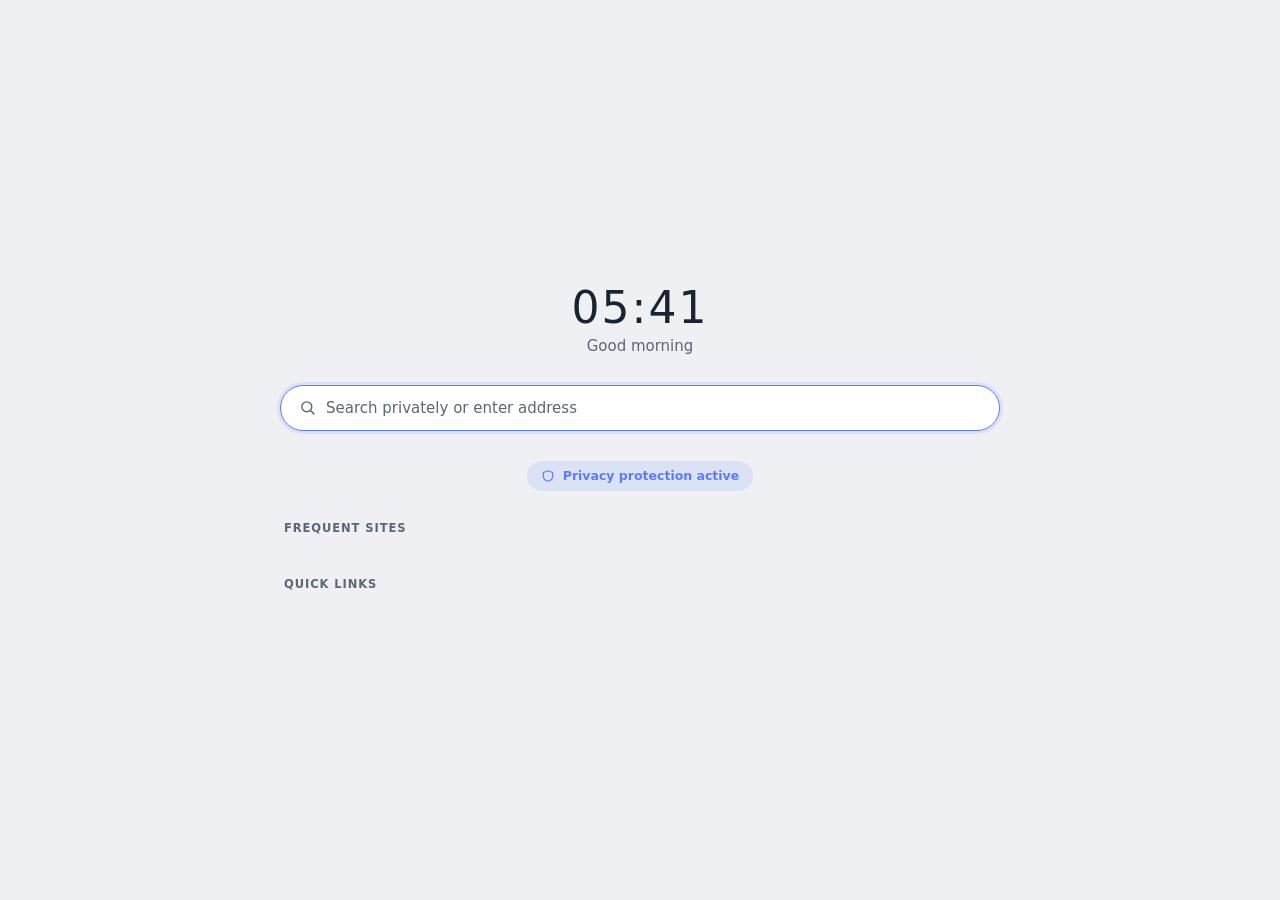
==== assets/ntp/index.html @ 8e00a8f1 "Zephyr Browser v0.1 — privacy-first, ultra-light browser built in Rust - Rust core: tao windows + wr" ====
<!DOCTYPE html>
<html lang="en">
<head>
<meta charset="utf-8">
<title>New Tab</title>
<link rel="stylesheet" href="ntp.css">
</head>
<body>
<div id="ntp">
  <div class="clock-wrap">
    <div id="clock" class="clock">--:--</div>
    <div id="greeting" class="greeting">Welcome to Zephyr</div>
  </div>

  <form id="search" class="search" autocomplete="off">
    <svg viewBox="0 0 24 24" fill="none" stroke="currentColor" stroke-width="2" stroke-linecap="round" class="s-ico"><circle cx="11" cy="11" r="7"/><path d="M21 21l-4.3-4.3"/></svg>
    <input id="q" type="text" placeholder="Search privately or enter address" spellcheck="false" autofocus>
  </form>

  <div id="shield-chip" class="shield-chip" title="Open privacy dashboard">
    <svg viewBox="0 0 24 24" fill="none" stroke="currentColor" stroke-width="2" stroke-linejoin="round"><path d="M12 3l8 3v6c0 4.5-3.4 7.8-8 9-4.6-1.2-8-4.5-8-9V6l8-3z"/></svg>
    <span id="shield-text">Privacy protection active</span>
  </div>

  <div class="section">
    <div class="section-title" id="top-title">Frequent sites</div>
    <div id="top" class="grid"></div>
  </div>

  <div class="section">
    <div class="section-title">Quick links</div>
    <div id="links" class="grid"></div>
  </div>
</div>
<script src="ntp.js"></script>
</body>
</html>
---- assets/ntp/ntp.css ----
/* Zephyr new tab page */
:root {
  --bg: #101217;
  --surface: #191c24;
  --border: #2a2f3b;
  --text: #e7eaf0;
  --text2: #9aa3b2;
  --accent: #5b7cfa;
  --accent-soft: rgba(91, 124, 250, 0.16);
  --font: system-ui, -apple-system, "Segoe UI", Ubuntu, "Noto Sans", sans-serif;
}
@media (prefers-color-scheme: light) {
  :root {
    --bg: #eef0f4; --surface: #ffffff; --border: #d8dde6;
    --text: #1c2330; --text2: #5c6674; --accent-soft: rgba(91, 124, 250, 0.12);
  }
}
* { box-sizing: border-box; margin: 0; padding: 0; }
html, body { height: 100%; }
body {
  font-family: var(--font);
  background: var(--bg);
  color: var(--text);
  display: flex; align-items: center; justify-content: center;
  overflow-y: auto;
}
#ntp {
  width: min(720px, 92vw);
  padding: 48px 0 64px;
  display: flex; flex-direction: column; align-items: center; gap: 30px;
}
.clock-wrap { text-align: center; }
.clock { font-size: 44px; font-weight: 200; letter-spacing: 2px; }
.greeting { color: var(--text2); font-size: 15px; margin-top: 4px; }

.search {
  display: flex; align-items: center; gap: 10px;
  width: 100%;
  height: 46px;
  padding: 0 18px;
  background: var(--surface);
  border: 1px solid var(--border);
  border-radius: 23px;
}
.search:focus-within { border-color: var(--accent); box-shadow: 0 0 0 3px var(--accent-soft); }
.s-ico { width: 17px; height: 17px; color: var(--text2); flex: none; }
#q {
  flex: 1; border: 0; outline: 0; background: transparent;
  color: var(--text); font: inherit; font-size: 15px;
}
#q::placeholder { color: var(--text2); }

.shield-chip {
  display: flex; align-items: center; gap: 8px;
  height: 30px; padding: 0 14px;
  background: var(--accent-soft);
  color: var(--accent);
  border-radius: 15px;
  font-size: 12.5px; font-weight: 600;
  cursor: default;
}
.shield-chip svg { width: 14px; height: 14px; }

.section { width: 100%; }
.section-title {
  color: var(--text2);
  font-size: 11.5px; font-weight: 600;
  text-transform: uppercase; letter-spacing: 0.08em;
  margin-bottom: 12px; padding: 0 4px;
}
.grid {
  display: grid;
  grid-template-columns: repeat(auto-fill, minmax(96px, 1fr));
  gap: 10px;
}
.tile {
  display: flex; flex-direction: column; align-items: center; gap: 9px;
  padding: 16px 8px 12px;
  background: var(--surface);
  border: 1px solid var(--border);
  border-radius: 12px;
  cursor: default;
  text-align: center;
}
.tile:hover { border-color: var(--accent); }
.tile .avatar {
  width: 36px; height: 36px; border-radius: 10px;
  display: flex; align-items: center; justify-content: center;
  color: #fff; font-weight: 700; font-size: 15px;
}
.tile .label {
  font-size: 12px; color: var(--text);
  max-width: 100%;
  white-space: nowrap; overflow: hidden; text-overflow: ellipsis;
}
.tile.add { border-style: dashed; color: var(--text2); justify-content: center; padding: 16px 8px 26px; }
.tile.add .avatar { background: transparent; color: var(--text2); border: 1px dashed var(--border); }
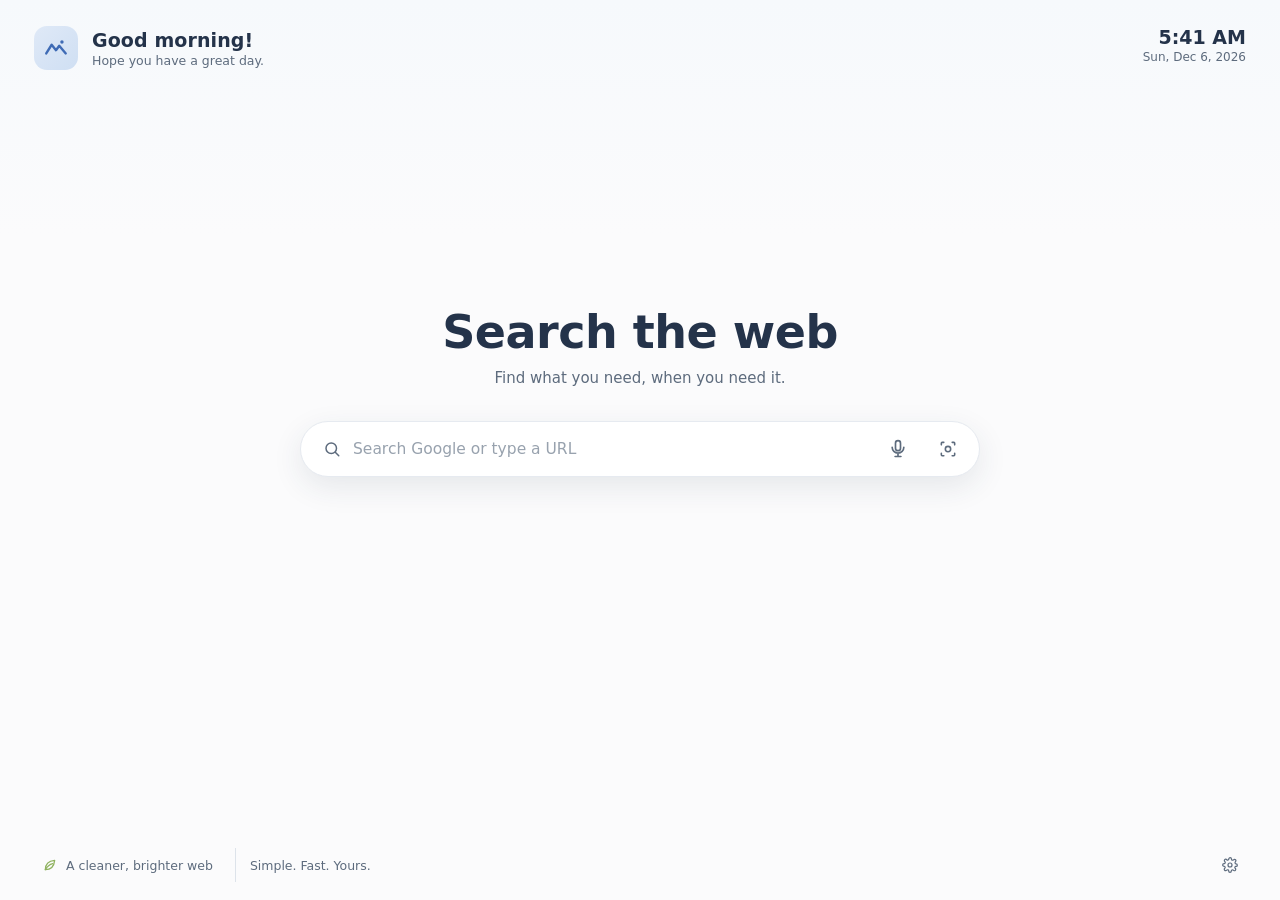
==== commit ec77105f: "v0.2 UI rework: live comparison fixes vs Chromium - Side-by-side live visual comparison vs Chromium " ====
--- a/assets/ntp/index.html
+++ b/assets/ntp/index.html
@@ -6,32 +6,79 @@
 <link rel="stylesheet" href="ntp.css">
 </head>
 <body>
-<div id="ntp">
-  <div class="clock-wrap">
-    <div id="clock" class="clock">--:--</div>
-    <div id="greeting" class="greeting">Welcome to Zephyr</div>
-  </div>
+<div id="ntp" data-theme="light">
+  <header id="top">
+    <div class="hello">
+      <div class="mark">
+        <svg viewBox="0 0 24 24" fill="none" stroke="currentColor" stroke-width="2.2" stroke-linecap="round" stroke-linejoin="round"><path d="M3 17l5-8 4 5 3-4 6 7"/><circle cx="17.5" cy="6.5" r="1.6" fill="currentColor" stroke="none"/></svg>
+      </div>
+      <div class="hello-text">
+        <div id="greeting" class="greet">Good morning!</div>
+        <div id="greet-sub" class="greet-sub">Hope you have a great day.</div>
+      </div>
+    </div>
+    <div class="status">
+      <div id="weather" class="weather hidden" title="Weather near you">
+        <span id="wx-ico" class="wx-ico"></span>
+        <span class="wx-text"><span id="wx-temp">–</span><span id="wx-desc">–</span></span>
+      </div>
+      <div id="wx-sep" class="sep hidden"></div>
+      <div class="clockbox">
+        <div id="clock" class="clock">--:--</div>
+        <div id="date" class="date">–</div>
+      </div>
+    </div>
+  </header>
 
-  <form id="search" class="search" autocomplete="off">
-    <svg viewBox="0 0 24 24" fill="none" stroke="currentColor" stroke-width="2" stroke-linecap="round" class="s-ico"><circle cx="11" cy="11" r="7"/><path d="M21 21l-4.3-4.3"/></svg>
-    <input id="q" type="text" placeholder="Search privately or enter address" spellcheck="false" autofocus>
-  </form>
+  <main id="mid">
+    <h1>Search the web</h1>
+    <p class="sub">Find what you need, when you need it.</p>
+    <form id="search" class="search" autocomplete="off">
+      <svg class="s-ico" viewBox="0 0 24 24" fill="none" stroke="currentColor" stroke-width="2" stroke-linecap="round"><circle cx="11" cy="11" r="7"/><path d="M21 21l-4.3-4.3"/></svg>
+      <input id="q" type="text" placeholder="Search Google or type a URL" spellcheck="false" aria-label="Search the web">
+      <button type="button" id="mic" class="s-btn" title="Voice search" aria-label="Voice search">
+        <svg viewBox="0 0 24 24" fill="none" stroke="currentColor" stroke-width="2" stroke-linecap="round" stroke-linejoin="round"><rect x="9" y="2" width="6" height="12" rx="3"/><path d="M5 10a7 7 0 0 0 14 0M12 17v4M8.5 21h7"/></svg>
+      </button>
+      <button type="button" id="lens" class="s-btn" title="Search with Google Lens" aria-label="Google Lens">
+        <svg viewBox="0 0 24 24" fill="none" stroke="currentColor" stroke-width="1.9" stroke-linecap="round"><path d="M4 7V5a1 1 0 0 1 1-1h2M17 4h2a1 1 0 0 1 1 1v2M20 17v2a1 1 0 0 1-1 1h-2M7 20H5a1 1 0 0 1-1-1v-2"/><circle cx="12" cy="12" r="3.2"/></svg>
+      </button>
+    </form>
+    <div id="mic-hint" class="mic-hint hidden">Voice search isn’t supported by this engine.</div>
+  </main>
 
-  <div id="shield-chip" class="shield-chip" title="Open privacy dashboard">
-    <svg viewBox="0 0 24 24" fill="none" stroke="currentColor" stroke-width="2" stroke-linejoin="round"><path d="M12 3l8 3v6c0 4.5-3.4 7.8-8 9-4.6-1.2-8-4.5-8-9V6l8-3z"/></svg>
-    <span id="shield-text">Privacy protection active</span>
-  </div>
+  <section id="tiles" aria-label="Shortcuts"></section>
 
-  <div class="section">
-    <div class="section-title" id="top-title">Frequent sites</div>
-    <div id="top" class="grid"></div>
-  </div>
+  <footer id="foot">
+    <div class="foot-left">
+      <button id="leaf" class="foot-link" title="Privacy dashboard">
+        <svg viewBox="0 0 24 24" fill="none" stroke="currentColor" stroke-width="1.9" stroke-linecap="round" stroke-linejoin="round"><path d="M5 19c0-8 4-13 14-14-1 10-6 14-14 14z"/><path d="M5 19c3-5 7-8 11-9"/></svg>
+        <span>A cleaner, brighter web</span>
+      </button>
+      <span class="sep"></span>
+      <span class="tagline">Simple. Fast. Yours.</span>
+    </div>
+    <button id="gear" class="foot-link" title="Settings">
+      <svg viewBox="0 0 24 24" fill="none" stroke="currentColor" stroke-width="1.8" stroke-linecap="round" stroke-linejoin="round"><circle cx="12" cy="12" r="3"/><path d="M19.4 15a1.7 1.7 0 0 0 .3 1.9l.1.1a2 2 0 1 1-2.8 2.8l-.1-.1a1.7 1.7 0 0 0-1.9-.3 1.7 1.7 0 0 0-1 1.5V21a2 2 0 1 1-4 0v-.2a1.7 1.7 0 0 0-1-1.5 1.7 1.7 0 0 0-1.9.3l-.1.1a2 2 0 1 1-2.8-2.8l.1-.1a1.7 1.7 0 0 0 .3-1.9 1.7 1.7 0 0 0-1.5-1H3a2 2 0 1 1 0-4h.2a1.7 1.7 0 0 0 1.5-1 1.7 1.7 0 0 0-.3-1.9l-.1-.1a2 2 0 1 1 2.8-2.8l.1.1a1.7 1.7 0 0 0 1.9.3h.1a1.7 1.7 0 0 0 1-1.5V3a2 2 0 1 1 4 0v.2a1.7 1.7 0 0 0 1 1.5h.1a1.7 1.7 0 0 0 1.9-.3l.1-.1a2 2 0 1 1 2.8 2.8l-.1.1a1.7 1.7 0 0 0-.3 1.9v.1a1.7 1.7 0 0 0 1.5 1H21a2 2 0 1 1 0 4h-.2a1.7 1.7 0 0 0-1.5 1z"/></svg>
+    </button>
+  </footer>
 
-  <div class="section">
-    <div class="section-title">Quick links</div>
-    <div id="links" class="grid"></div>
+  <!-- add-shortcut dialog (custom: JS dialogs are unavailable in wry) -->
+  <div id="dlg" class="hidden">
+    <div class="dlg-card">
+      <div class="dlg-title">Add shortcut</div>
+      <label>Name</label>
+      <input id="dlg-name" type="text" placeholder="Example">
+      <label>URL</label>
+      <input id="dlg-url" type="text" placeholder="example.com">
+      <div class="dlg-err hidden" id="dlg-err">Please enter a valid web address.</div>
+      <div class="dlg-btns">
+        <button id="dlg-cancel" class="btn">Cancel</button>
+        <button id="dlg-ok" class="btn primary">Done</button>
+      </div>
+    </div>
   </div>
 </div>
+<script src="../content/edge.js"></script>
 <script src="ntp.js"></script>
 </body>
 </html>
--- a/assets/ntp/ntp.css
+++ b/assets/ntp/ntp.css
@@ -1,97 +1,206 @@
-/* Zephyr new tab page */
+/* Zephyr new tab page — matches wed1.png */
 :root {
-  --bg: #101217;
-  --surface: #191c24;
-  --border: #2a2f3b;
+  --bg: #fbfbfc;
+  --bg2: #f6f9fc;
+  --text: #24334a;
+  --text2: #5d6b7d;
+  --text3: #98a2ae;
+  --pill: #ffffff;
+  --pill-border: #e6eaf0;
+  --tile-shadow: 0 6px 18px rgba(35, 55, 80, 0.09), 0 1px 3px rgba(35, 55, 80, 0.06);
+  --accent: #4b7bec;
+  --font: "Segoe UI", system-ui, -apple-system, "SF Pro Text", Roboto, "Noto Sans", Ubuntu, sans-serif;
+}
+[data-theme="dark"] {
+  --bg: #171c25;
+  --bg2: #141922;
   --text: #e7eaf0;
   --text2: #9aa3b2;
-  --accent: #5b7cfa;
-  --accent-soft: rgba(91, 124, 250, 0.16);
-  --font: system-ui, -apple-system, "Segoe UI", Ubuntu, "Noto Sans", sans-serif;
-}
-@media (prefers-color-scheme: light) {
-  :root {
-    --bg: #eef0f4; --surface: #ffffff; --border: #d8dde6;
-    --text: #1c2330; --text2: #5c6674; --accent-soft: rgba(91, 124, 250, 0.12);
-  }
+  --text3: #6b7683;
+  --pill: #222937;
+  --pill-border: #2c3441;
+  --tile-shadow: 0 6px 18px rgba(0, 0, 0, 0.4);
 }
 * { box-sizing: border-box; margin: 0; padding: 0; }
 html, body { height: 100%; }
 body {
   font-family: var(--font);
-  background: var(--bg);
+  background-color: var(--bg);
+  background-image: linear-gradient(180deg, var(--bg2) 0%, var(--bg) 26%);
   color: var(--text);
-  display: flex; align-items: center; justify-content: center;
-  overflow-y: auto;
+  overflow: hidden;
 }
 #ntp {
-  width: min(720px, 92vw);
-  padding: 48px 0 64px;
-  display: flex; flex-direction: column; align-items: center; gap: 30px;
-}
-.clock-wrap { text-align: center; }
-.clock { font-size: 44px; font-weight: 200; letter-spacing: 2px; }
-.greeting { color: var(--text2); font-size: 15px; margin-top: 4px; }
+  height: 100vh;
+  display: flex; flex-direction: column;
+  padding: 26px 34px 18px;
+}
+
+/* ---------- header ---------- */
+#top { display: flex; align-items: flex-start; justify-content: space-between; gap: 20px; }
+.hello { display: flex; align-items: center; gap: 14px; }
+.mark {
+  width: 44px; height: 44px; border-radius: 13px;
+  background: linear-gradient(135deg, #dfe9f7, #cfdff3);
+  color: #3f6bb5;
+  display: flex; align-items: center; justify-content: center;
+  flex: none;
+}
+[data-theme="dark"] .mark { background: linear-gradient(135deg, #223046, #1b2739); color: #6f9be0; }
+.mark svg { width: 26px; height: 26px; }
+.greet { font-size: 19px; font-weight: 600; letter-spacing: 0.1px; }
+.greet-sub { color: var(--text2); font-size: 12.5px; margin-top: 2px; }
+
+.status { display: flex; align-items: center; gap: 18px; }
+.weather { display: flex; align-items: center; gap: 10px; }
+.weather.hidden, .sep.hidden { display: none; }
+.wx-ico { width: 34px; height: 34px; display: flex; align-items: center; justify-content: center; }
+.wx-ico svg { width: 30px; height: 30px; }
+.wx-text { display: flex; flex-direction: column; }
+#wx-temp { font-size: 16px; font-weight: 600; }
+#wx-desc { color: var(--text2); font-size: 11.5px; margin-top: 1px; }
+.sep { width: 1px; height: 34px; background: #dde3ea; }
+[data-theme="dark"] .sep { background: #2c3441; }
+.clockbox { text-align: right; }
+.clock { font-size: 19px; font-weight: 600; font-variant-numeric: tabular-nums; }
+.date { color: var(--text2); font-size: 12px; margin-top: 2px; }
+
+/* ---------- center ---------- */
+#mid {
+  flex: 1;
+  display: flex; flex-direction: column; align-items: center; justify-content: center;
+  margin-top: -30px;
+}
+h1 { font-size: 46px; font-weight: 700; letter-spacing: -0.5px; color: var(--text); }
+.sub { color: var(--text2); font-size: 15px; margin-top: 10px; }
 
 .search {
-  display: flex; align-items: center; gap: 10px;
-  width: 100%;
-  height: 46px;
-  padding: 0 18px;
-  background: var(--surface);
-  border: 1px solid var(--border);
-  border-radius: 23px;
-}
-.search:focus-within { border-color: var(--accent); box-shadow: 0 0 0 3px var(--accent-soft); }
-.s-ico { width: 17px; height: 17px; color: var(--text2); flex: none; }
+  display: flex; align-items: center; gap: 12px;
+  width: min(680px, 88vw);
+  height: 56px;
+  margin-top: 34px;
+  padding: 0 12px 0 22px;
+  background: var(--pill);
+  border: 1px solid var(--pill-border);
+  border-radius: 28px;
+  box-shadow: 0 10px 30px rgba(35, 55, 80, 0.1);
+  transition: box-shadow 0.15s;
+}
+.search:focus-within { box-shadow: 0 12px 34px rgba(35, 55, 80, 0.16), 0 0 0 2px rgba(75, 123, 236, 0.25); }
+.s-ico { width: 18px; height: 18px; color: var(--text2); flex: none; }
 #q {
   flex: 1; border: 0; outline: 0; background: transparent;
-  color: var(--text); font: inherit; font-size: 15px;
-}
-#q::placeholder { color: var(--text2); }
-
-.shield-chip {
+  color: var(--text); font: inherit; font-size: 15.5px;
+  user-select: text; -webkit-user-select: text;
+}
+#q::placeholder { color: var(--text3); }
+.s-btn {
+  width: 38px; height: 38px; flex: none;
+  border: 0; border-radius: 50%;
+  background: transparent; color: var(--text2);
+  display: flex; align-items: center; justify-content: center;
+}
+.s-btn:hover { background: #f0f3f8; color: var(--text); }
+[data-theme="dark"] .s-btn:hover { background: #2a3344; }
+.s-btn svg { width: 20px; height: 20px; }
+.mic-hint { margin-top: 12px; color: var(--text2); font-size: 12px; }
+.mic-hint.hidden { display: none; }
+
+/* ---------- tiles ---------- */
+#tiles {
+  display: flex; justify-content: center; gap: 44px;
+  padding: 6px 0 14px;
+  min-height: 106px;
+  flex-wrap: wrap;
+}
+.tile {
+  display: flex; flex-direction: column; align-items: center; gap: 11px;
+  width: 84px;
+  background: none; border: 0; padding: 0;
+  color: inherit; font: inherit;
+}
+.tile .disc {
+  width: 62px; height: 62px; border-radius: 50%;
+  background: #fff;
+  box-shadow: var(--tile-shadow);
+  display: flex; align-items: center; justify-content: center;
+  transition: transform 0.13s ease;
+}
+[data-theme="dark"] .tile .disc { background: var(--pill); }
+.tile:hover .disc { transform: translateY(-3px); }
+.tile .disc img { width: 30px; height: 30px; }
+.tile .disc .letter {
+  width: 34px; height: 34px; border-radius: 50%;
+  font-size: 15px; font-weight: 700; color: #fff;
+  display: flex; align-items: center; justify-content: center;
+}
+.tile .lbl {
+  font-size: 12.5px; color: var(--text2);
+  max-width: 84px;
+  white-space: nowrap; overflow: hidden; text-overflow: ellipsis;
+}
+.tile.add .disc {
+  background: transparent;
+  box-shadow: none;
+  border: 1.6px dashed #c3ccd8;
+  color: var(--text2);
+}
+[data-theme="dark"] .tile.add .disc { border-color: #3a4455; }
+.tile.add .disc svg { width: 22px; height: 22px; }
+
+/* ---------- footer ---------- */
+#foot { display: flex; align-items: center; justify-content: space-between; }
+.foot-left { display: flex; align-items: center; gap: 14px; }
+.foot-link {
   display: flex; align-items: center; gap: 8px;
-  height: 30px; padding: 0 14px;
-  background: var(--accent-soft);
-  color: var(--accent);
-  border-radius: 15px;
-  font-size: 12.5px; font-weight: 600;
-  cursor: default;
-}
-.shield-chip svg { width: 14px; height: 14px; }
-
-.section { width: 100%; }
-.section-title {
-  color: var(--text2);
-  font-size: 11.5px; font-weight: 600;
-  text-transform: uppercase; letter-spacing: 0.08em;
-  margin-bottom: 12px; padding: 0 4px;
-}
-.grid {
-  display: grid;
-  grid-template-columns: repeat(auto-fill, minmax(96px, 1fr));
-  gap: 10px;
-}
-.tile {
-  display: flex; flex-direction: column; align-items: center; gap: 9px;
-  padding: 16px 8px 12px;
-  background: var(--surface);
-  border: 1px solid var(--border);
-  border-radius: 12px;
-  cursor: default;
-  text-align: center;
-}
-.tile:hover { border-color: var(--accent); }
-.tile .avatar {
-  width: 36px; height: 36px; border-radius: 10px;
-  display: flex; align-items: center; justify-content: center;
-  color: #fff; font-weight: 700; font-size: 15px;
-}
-.tile .label {
-  font-size: 12px; color: var(--text);
-  max-width: 100%;
-  white-space: nowrap; overflow: hidden; text-overflow: ellipsis;
-}
-.tile.add { border-style: dashed; color: var(--text2); justify-content: center; padding: 16px 8px 26px; }
-.tile.add .avatar { background: transparent; color: var(--text2); border: 1px dashed var(--border); }
+  border: 0; background: none;
+  color: var(--text2); font: inherit; font-size: 12.5px;
+  padding: 6px 8px; border-radius: 8px;
+}
+.foot-link:hover { background: #eef2f7; color: var(--text); }
+[data-theme="dark"] .foot-link:hover { background: #232b38; }
+.foot-link svg { width: 16px; height: 16px; color: #8fb25f; }
+#gear svg { color: var(--text2); }
+.tagline { color: var(--text2); font-size: 12.5px; }
+
+/* ---------- dialog ---------- */
+#dlg {
+  position: fixed; inset: 0;
+  background: rgba(24, 36, 52, 0.32);
+  display: flex; align-items: center; justify-content: center;
+  z-index: 10;
+}
+#dlg.hidden { display: none; }
+.dlg-card {
+  width: 380px;
+  background: #fff;
+  border-radius: 14px;
+  box-shadow: 0 18px 50px rgba(20, 35, 60, 0.3);
+  padding: 22px 24px;
+}
+[data-theme="dark"] .dlg-card { background: var(--pill); }
+.dlg-title { font-size: 16px; font-weight: 600; margin-bottom: 14px; }
+.dlg-card label { display: block; color: var(--text2); font-size: 12px; margin: 10px 0 5px; }
+.dlg-card input {
+  width: 100%; height: 38px;
+  padding: 0 12px;
+  border: 1px solid var(--pill-border); border-radius: 9px;
+  background: var(--bg); color: var(--text);
+  font: inherit; outline: 0;
+  user-select: text; -webkit-user-select: text;
+}
+.dlg-card input:focus { border-color: var(--accent); }
+.dlg-err { color: #e74c3c; font-size: 12px; margin-top: 8px; }
+.dlg-err.hidden { display: none; }
+.dlg-btns { display: flex; justify-content: flex-end; gap: 10px; margin-top: 18px; }
+.btn {
+  height: 34px; padding: 0 16px;
+  border: 1px solid var(--pill-border); border-radius: 8px;
+  background: #fff; color: var(--text);
+  font: inherit; font-size: 13px;
+}
+[data-theme="dark"] .btn { background: var(--pill); }
+.btn:hover { background: #f0f3f8; }
+[data-theme="dark"] .btn:hover { background: #2a3344; }
+.btn.primary { background: var(--accent); border-color: var(--accent); color: #fff; }
+.btn.primary:hover { filter: brightness(1.07); }
